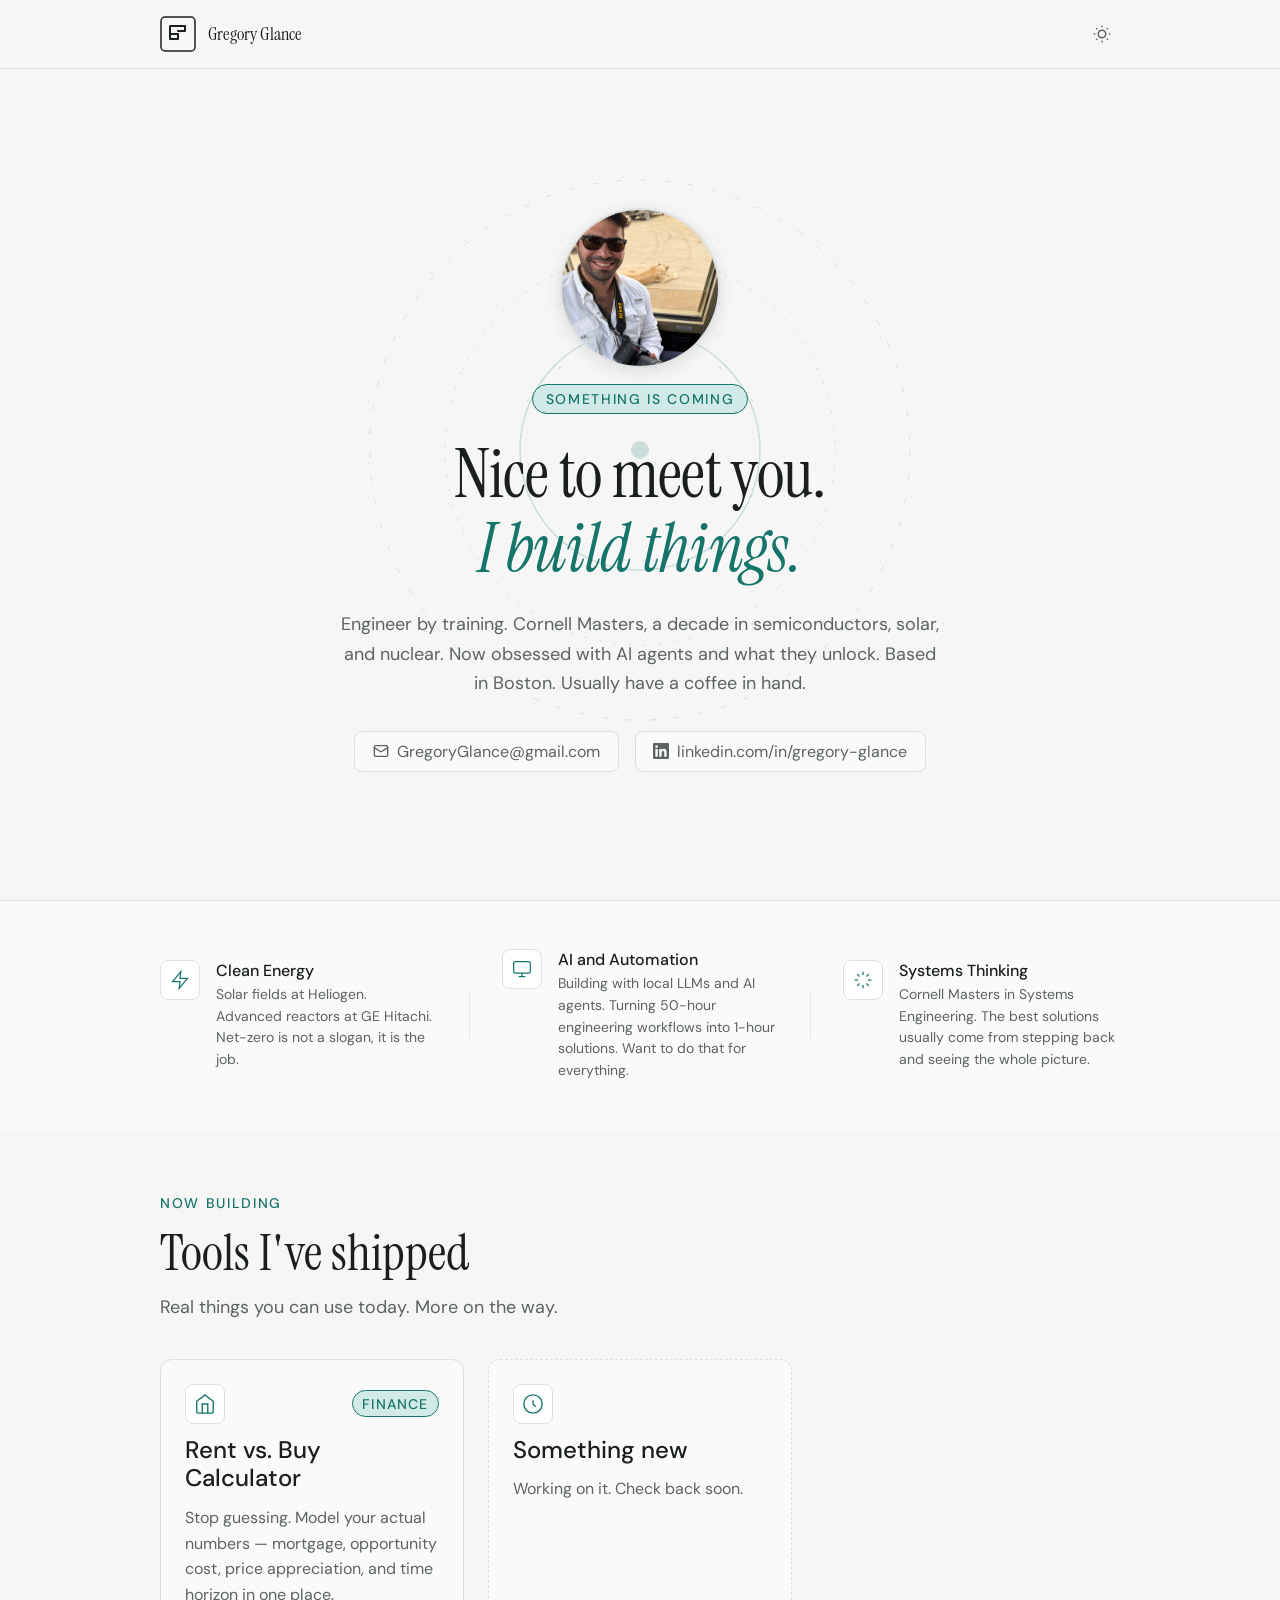
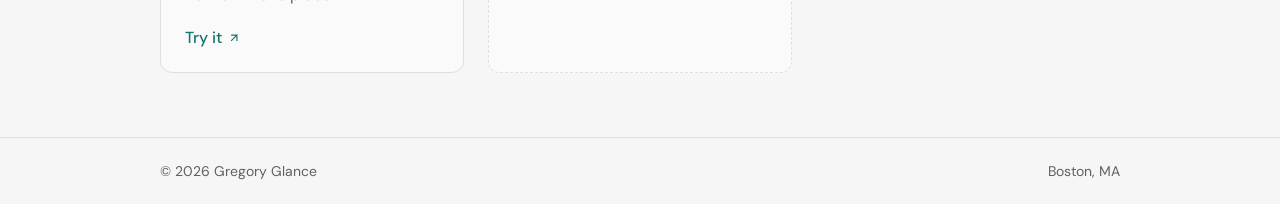
==== index.html @ a34b11b5 "Remove Tools nav link, keep What I'm Building section" ====
<!DOCTYPE html>
<html lang="en" data-theme="dark">
<head>
  <meta charset="UTF-8" />
  <meta name="viewport" content="width=device-width, initial-scale=1.0" />
  <title>Gregory Glance</title>
  <meta name="description" content="Engineer, technologist, and builder. Based in Boston." />
  <meta property="og:title" content="Gregory Glance" />
  <meta property="og:description" content="Engineer, technologist, and builder. Based in Boston." />
  <meta property="og:type" content="website" />
  <link rel="preconnect" href="https://fonts.googleapis.com" />
  <link rel="preconnect" href="https://fonts.gstatic.com" crossorigin />
  <link href="https://fonts.googleapis.com/css2?family=Instrument+Serif:ital@0;1&family=DM+Sans:wght@300;400;500&display=swap" rel="stylesheet" />
  <link rel="stylesheet" href="style.css" />
</head>
<body>

  <!-- OPTION 1: Tools link in the nav -->
  <header class="header">
    <div class="header-inner">
      <a href="/" class="logo" aria-label="Gregory Glance home">
        <svg width="36" height="36" viewBox="0 0 36 36" fill="none" aria-hidden="true" xmlns="http://www.w3.org/2000/svg">
          <rect x="1" y="1" width="34" height="34" rx="4" stroke="currentColor" stroke-width="1.5"/>
          <path d="M10 18h8v5H10V10h15v5h-7" stroke="currentColor" stroke-width="2" stroke-linecap="round" stroke-linejoin="round"/>
        </svg>
        <span class="logo-text">Gregory Glance</span>
      </a>
      <button class="theme-toggle" data-theme-toggle aria-label="Switch to light mode">
        <svg width="18" height="18" viewBox="0 0 24 24" fill="none" stroke="currentColor" stroke-width="2">
          <path d="M21 12.79A9 9 0 1 1 11.21 3 7 7 0 0 0 21 12.79z"/>
        </svg>
      </button>
    </div>
  </header>

  <main>
    <section class="hero">
      <div class="grid-bg" aria-hidden="true"></div>

      <div class="accent-ring" aria-hidden="true">
        <svg viewBox="0 0 400 400" fill="none" xmlns="http://www.w3.org/2000/svg">
          <circle cx="200" cy="200" r="180" stroke="currentColor" stroke-width="0.5" stroke-dasharray="4 12" class="ring ring-1"/>
          <circle cx="200" cy="200" r="130" stroke="currentColor" stroke-width="0.5" stroke-dasharray="2 8" class="ring ring-2"/>
          <circle cx="200" cy="200" r="80" stroke="currentColor" stroke-width="1" class="ring ring-3"/>
          <circle cx="200" cy="200" r="6" fill="currentColor" class="ring-dot"/>
        </svg>
      </div>

      <div class="hero-content">
        <img src="greg_photo.jpg" alt="Gregory Glance on safari, lion in the background" class="hero-photo" />
        <div class="eyebrow">Something is coming</div>
        <h1 class="hero-heading">
          Nice to meet you.<br />
          <em>I build things.</em>
        </h1>
        <p class="hero-sub">
          Engineer by training. Cornell Masters, a decade in semiconductors, solar, and nuclear.
          Now obsessed with AI agents and what they unlock.
          Based in Boston. Usually have a coffee in hand.
        </p>

        <div class="contact-row">
          <a href="mailto:GregoryGlance@gmail.com" class="contact-link">
            <svg width="16" height="16" viewBox="0 0 24 24" fill="none" stroke="currentColor" stroke-width="2" stroke-linecap="round" stroke-linejoin="round" aria-hidden="true"><rect x="2" y="4" width="20" height="16" rx="2"/><path d="m22 7-8.97 5.7a1.94 1.94 0 0 1-2.06 0L2 7"/></svg>
            GregoryGlance@gmail.com
          </a>
          <a href="https://www.linkedin.com/in/gregory-glance/" class="contact-link" target="_blank" rel="noopener noreferrer">
            <svg width="16" height="16" viewBox="0 0 24 24" fill="currentColor" aria-hidden="true"><path d="M20.447 20.452h-3.554v-5.569c0-1.328-.027-3.037-1.852-3.037-1.853 0-2.136 1.445-2.136 2.939v5.667H9.351V9h3.414v1.561h.046c.477-.9 1.637-1.85 3.37-1.85 3.601 0 4.267 2.37 4.267 5.455v6.286zM5.337 7.433a2.062 2.062 0 0 1-2.063-2.065 2.064 2.064 0 1 1 2.063 2.065zm1.782 13.019H3.555V9h3.564v11.452zM22.225 0H1.771C.792 0 0 .774 0 1.729v20.542C0 23.227.792 24 1.771 24h20.451C23.2 24 24 23.227 24 22.271V1.729C24 .774 23.2 0 22.222 0h.003z"/></svg>
            linkedin.com/in/gregory-glance
          </a>
        </div>
      </div>

    </section>

    <section class="about-strip">
      <div class="strip-inner">
        <div class="strip-item">
          <span class="strip-icon" aria-hidden="true">
            <svg width="20" height="20" viewBox="0 0 24 24" fill="none" stroke="currentColor" stroke-width="1.5"><path d="M13 2L3 14h9l-1 8 10-12h-9l1-8z"/></svg>
          </span>
          <div>
            <div class="strip-label">Clean Energy</div>
            <div class="strip-desc">Solar fields at Heliogen. Advanced reactors at GE Hitachi. Net-zero is not a slogan, it is the job.</div>
          </div>
        </div>
        <div class="strip-divider" aria-hidden="true"></div>
        <div class="strip-item">
          <span class="strip-icon" aria-hidden="true">
            <svg width="20" height="20" viewBox="0 0 24 24" fill="none" stroke="currentColor" stroke-width="1.5"><rect x="2" y="3" width="20" height="14" rx="2"/><path d="M8 21h8M12 17v4"/></svg>
          </span>
          <div>
            <div class="strip-label">AI and Automation</div>
            <div class="strip-desc">Building with local LLMs and AI agents. Turning 50-hour engineering workflows into 1-hour solutions. Want to do that for everything.</div>
          </div>
        </div>
        <div class="strip-divider" aria-hidden="true"></div>
        <div class="strip-item">
          <span class="strip-icon" aria-hidden="true">
            <svg width="20" height="20" viewBox="0 0 24 24" fill="none" stroke="currentColor" stroke-width="1.5"><path d="M12 2v4M12 18v4M4.93 4.93l2.83 2.83M16.24 16.24l2.83 2.83M2 12h4M18 12h4M4.93 19.07l2.83-2.83M16.24 7.76l2.83-2.83"/></svg>
          </span>
          <div>
            <div class="strip-label">Systems Thinking</div>
            <div class="strip-desc">Cornell Masters in Systems Engineering. The best solutions usually come from stepping back and seeing the whole picture.</div>
          </div>
        </div>
      </div>
    </section>

    <!-- OPTION 3: What I'm Building section -->
    <section class="building-section">
      <div class="building-inner">
        <div class="building-header">
          <div class="section-eyebrow">Now Building</div>
          <h2 class="section-heading">Tools I've shipped</h2>
          <p class="section-sub">Real things you can use today. More on the way.</p>
        </div>
        <div class="tools-grid">
          <a href="https://tools.gregoryglance.com/tools/rentvsbuycalc/#/" class="tool-card" target="_blank" rel="noopener noreferrer">
            <div class="tool-card-header">
              <span class="tool-icon" aria-hidden="true">
                <svg width="22" height="22" viewBox="0 0 24 24" fill="none" stroke="currentColor" stroke-width="1.5"><path d="M3 9l9-7 9 7v11a2 2 0 0 1-2 2H5a2 2 0 0 1-2-2z"/><polyline points="9 22 9 12 15 12 15 22"/></svg>
              </span>
              <span class="tool-tag">Finance</span>
            </div>
            <div class="tool-name">Rent vs. Buy Calculator</div>
            <div class="tool-desc">Stop guessing. Model your actual numbers — mortgage, opportunity cost, price appreciation, and time horizon in one place.</div>
            <div class="tool-cta">
              Try it
              <svg width="14" height="14" viewBox="0 0 24 24" fill="none" stroke="currentColor" stroke-width="2" aria-hidden="true"><path d="M7 17L17 7M7 7h10v10"/></svg>
            </div>
          </a>

          <!-- Placeholder card for next tool -->
          <div class="tool-card tool-card--placeholder">
            <div class="tool-card-header">
              <span class="tool-icon" aria-hidden="true">
                <svg width="22" height="22" viewBox="0 0 24 24" fill="none" stroke="currentColor" stroke-width="1.5"><circle cx="12" cy="12" r="10"/><path d="M12 8v4l3 3"/></svg>
              </span>
            </div>
            <div class="tool-name">Something new</div>
            <div class="tool-desc">Working on it. Check back soon.</div>
          </div>
        </div>
      </div>
    </section>

  </main>

  <footer class="footer">
    <div class="footer-inner">
      <span class="footer-copy">&copy; 2026 Gregory Glance</span>
      <span class="footer-loc">Boston, MA</span>
    </div>
  </footer>

  <script>
    (function () {
      const toggle = document.querySelector('[data-theme-toggle]');
      const root = document.documentElement;
      let theme = matchMedia('(prefers-color-scheme: dark)').matches ? 'dark' : 'light';
      root.setAttribute('data-theme', theme);
      updateToggleIcon(theme);

      toggle && toggle.addEventListener('click', () => {
        theme = theme === 'dark' ? 'light' : 'dark';
        root.setAttribute('data-theme', theme);
        toggle.setAttribute('aria-label', 'Switch to ' + (theme === 'dark' ? 'light' : 'dark') + ' mode');
        updateToggleIcon(theme);
      });

      function updateToggleIcon(t) {
        if (!toggle) return;
        toggle.innerHTML = t === 'dark'
          ? '<svg width="18" height="18" viewBox="0 0 24 24" fill="none" stroke="currentColor" stroke-width="2"><path d="M21 12.79A9 9 0 1 1 11.21 3 7 7 0 0 0 21 12.79z"/></svg>'
          : '<svg width="18" height="18" viewBox="0 0 24 24" fill="none" stroke="currentColor" stroke-width="2"><circle cx="12" cy="12" r="5"/><path d="M12 1v2M12 21v2M4.22 4.22l1.42 1.42M18.36 18.36l1.42 1.42M1 12h2M21 12h2M4.22 19.78l1.42-1.42M18.36 5.64l1.42-1.42"/></svg>';
      }
    })();

    document.addEventListener('DOMContentLoaded', () => {
      const items = document.querySelectorAll('.hero-content > *, .strip-item, .tool-card');
      items.forEach((el, i) => {
        el.style.opacity = '0';
        el.style.transform = 'translateY(18px)';
        el.style.transition = `opacity 0.7s cubic-bezier(0.16,1,0.3,1) ${i * 0.08}s, transform 0.7s cubic-bezier(0.16,1,0.3,1) ${i * 0.08}s`;
        requestAnimationFrame(() => {
          el.style.opacity = '1';
          el.style.transform = 'translateY(0)';
        });
      });
    });
  </script>
</body>
</html>
---- style.css ----
/* =====================================================
   GREGORY GLANCE — Coming Soon
   Dark-first, engineering-minimal aesthetic
   ===================================================== */

/* === TOKENS === */
:root,
[data-theme='dark'] {
  --color-bg: #0e0f0f;
  --color-surface: #131515;
  --color-surface-2: #181a1a;
  --color-border: #252828;
  --color-divider: #1f2222;
  --color-text: #d6d8d7;
  --color-text-muted: #6b706f;
  --color-text-faint: #353b3a;
  --color-primary: #4fa89a;
  --color-primary-hover: #3a8f83;
  --color-primary-highlight: #1e3532;

  --font-display: 'Instrument Serif', Georgia, serif;
  --font-body: 'DM Sans', system-ui, sans-serif;

  --text-xs:   clamp(0.75rem,  0.7rem  + 0.25vw, 0.875rem);
  --text-sm:   clamp(0.875rem, 0.8rem  + 0.35vw, 1rem);
  --text-base: clamp(1rem,     0.95rem + 0.25vw, 1.125rem);
  --text-lg:   clamp(1.125rem, 1rem    + 0.75vw, 1.5rem);
  --text-xl:   clamp(1.5rem,   1.2rem  + 1.25vw, 2.25rem);
  --text-2xl:  clamp(2rem,     1.2rem  + 2.5vw,  3.5rem);
  --text-3xl:  clamp(2.5rem,   1rem    + 4vw,    5rem);

  --space-2:  0.5rem;
  --space-3:  0.75rem;
  --space-4:  1rem;
  --space-6:  1.5rem;
  --space-8:  2rem;
  --space-10: 2.5rem;
  --space-12: 3rem;
  --space-16: 4rem;
  --space-20: 5rem;
  --space-24: 6rem;

  --radius-sm: 0.375rem;
  --radius-md: 0.5rem;
  --radius-lg: 0.75rem;

  --transition: 180ms cubic-bezier(0.16, 1, 0.3, 1);

  --shadow-sm: 0 1px 3px oklch(0 0 0 / 0.3);
  --shadow-md: 0 4px 16px oklch(0 0 0 / 0.4);

  --content-default: 960px;
}

[data-theme='light'] {
  --color-bg: #f5f6f5;
  --color-surface: #f9faf9;
  --color-surface-2: #ffffff;
  --color-border: #dde0de;
  --color-divider: #e5e8e6;
  --color-text: #1a1f1e;
  --color-text-muted: #5c6361;
  --color-text-faint: #b8bebb;
  --color-primary: #16756a;
  --color-primary-hover: #0e5a50;
  --color-primary-highlight: #d2eae7;

  --shadow-sm: 0 1px 3px oklch(0.2 0.01 165 / 0.08);
  --shadow-md: 0 4px 16px oklch(0.2 0.01 165 / 0.1);
}

/* === RESET === */
*, *::before, *::after { box-sizing: border-box; margin: 0; padding: 0; }
html {
  scroll-behavior: smooth;
  -webkit-font-smoothing: antialiased;
  -moz-osx-font-smoothing: grayscale;
  text-rendering: optimizeLegibility;
}
body {
  min-height: 100dvh;
  display: flex;
  flex-direction: column;
  font-family: var(--font-body);
  font-size: var(--text-base);
  color: var(--color-text);
  background: var(--color-bg);
  transition: background var(--transition), color var(--transition);
}
img, svg { display: block; max-width: 100%; }
button { cursor: pointer; background: none; border: none; font: inherit; color: inherit; }

/* === HEADER === */
.header {
  position: fixed;
  top: 0; left: 0; right: 0;
  z-index: 50;
  padding: var(--space-4) var(--space-6);
  border-bottom: 1px solid var(--color-border);
  background: color-mix(in oklab, var(--color-bg) 85%, transparent);
  backdrop-filter: blur(14px);
  -webkit-backdrop-filter: blur(14px);
  transition: background var(--transition), border-color var(--transition);
}
.header-inner {
  max-width: var(--content-default);
  margin: 0 auto;
  display: flex;
  align-items: center;
  justify-content: space-between;
}
.logo {
  display: flex;
  align-items: center;
  gap: var(--space-3);
  text-decoration: none;
  color: var(--color-text);
  transition: color var(--transition), opacity var(--transition);
}
.logo:hover { opacity: 0.75; }
.logo-text {
  font-family: var(--font-display);
  font-size: var(--text-base);
  letter-spacing: 0.01em;
}
/* Nav links */
.header-nav {
  display: flex;
  align-items: center;
  gap: var(--space-4);
}
.nav-link {
  display: inline-flex;
  align-items: center;
  gap: 0.3em;
  font-size: var(--text-sm);
  font-weight: 500;
  color: var(--color-text-muted);
  text-decoration: none;
  transition: color var(--transition);
}
.nav-link:hover {
  color: var(--color-primary);
}

.theme-toggle {
  display: flex;
  align-items: center;
  justify-content: center;
  width: 36px; height: 36px;
  border-radius: var(--radius-md);
  color: var(--color-text-muted);
  transition: color var(--transition), background var(--transition);
}
.theme-toggle:hover {
  color: var(--color-text);
  background: var(--color-surface-2);
}

/* === HERO === */
.hero {
  position: relative;
  min-height: 100dvh;
  display: flex;
  align-items: center;
  justify-content: center;
  overflow: hidden;
  padding-top: 80px; /* header offset */
}

/* Subtle dot grid background */
.grid-bg {
  position: absolute;
  inset: 0;
  background-image: radial-gradient(circle, var(--color-text-faint) 1px, transparent 1px);
  background-size: 32px 32px;
  opacity: 0.35;
  pointer-events: none;
}

/* Animated ring system — centered */
.accent-ring {
  position: absolute;
  inset: 0;
  display: flex;
  align-items: center;
  justify-content: center;
  pointer-events: none;
  color: var(--color-primary);
  opacity: 0.18;
}
.accent-ring svg {
  width: clamp(320px, 60vw, 600px);
  height: clamp(320px, 60vw, 600px);
}
.ring-1 { animation: spin 80s linear infinite; }
.ring-2 { animation: spin 50s linear infinite reverse; }
.ring-3 { animation: spin 30s linear infinite; }
.ring-dot { animation: pulse 4s ease-in-out infinite; }

@keyframes spin {
  from { transform-origin: 200px 200px; transform: rotate(0deg); }
  to   { transform-origin: 200px 200px; transform: rotate(360deg); }
}
@keyframes pulse {
  0%, 100% { opacity: 1; r: 6; }
  50% { opacity: 0.4; r: 4; }
}

/* Hero photo */
.hero-photo {
  width: 160px;
  height: 160px;
  border-radius: 50%;
  object-fit: cover;
  object-position: center top;
  border: 2px solid var(--color-border);
  box-shadow: var(--shadow-md);
  margin-bottom: calc(var(--space-2) * -1);
}

/* Hero content */
.hero-content {
  position: relative;
  z-index: 2;
  text-align: center;
  padding: var(--space-8) var(--space-6);
  max-width: 680px;
  display: flex;
  flex-direction: column;
  align-items: center;
  gap: var(--space-6);
}

.eyebrow {
  font-family: var(--font-body);
  font-size: var(--text-xs);
  font-weight: 500;
  letter-spacing: 0.12em;
  text-transform: uppercase;
  color: var(--color-primary);
  background: var(--color-primary-highlight);
  padding: 0.35em 0.9em;
  border-radius: var(--radius-full, 9999px);
  border: 1px solid var(--color-primary);
  transition: background var(--transition);
}

.hero-heading {
  font-family: var(--font-display);
  font-size: var(--text-3xl);
  font-weight: 400;
  line-height: 1.1;
  color: var(--color-text);
  letter-spacing: -0.01em;
}
.hero-heading em {
  font-style: italic;
  color: var(--color-primary);
}

.hero-sub {
  font-size: var(--text-base);
  color: var(--color-text-muted);
  line-height: 1.65;
  max-width: 50ch;
}

/* Contact links */
.contact-row {
  display: flex;
  flex-wrap: wrap;
  gap: var(--space-4);
  justify-content: center;
  margin-top: var(--space-2);
}
.contact-link {
  display: inline-flex;
  align-items: center;
  gap: var(--space-2);
  font-size: var(--text-sm);
  color: var(--color-text-muted);
  text-decoration: none;
  padding: 0.55em 1.1em;
  border: 1px solid var(--color-border);
  border-radius: var(--radius-md);
  background: var(--color-surface);
  transition: color var(--transition), border-color var(--transition), background var(--transition);
}
.contact-link:hover {
  color: var(--color-primary);
  border-color: var(--color-primary);
  background: var(--color-primary-highlight);
}



/* === ABOUT STRIP === */
.about-strip {
  border-top: 1px solid var(--color-border);
  padding: var(--space-12) var(--space-6);
  background: var(--color-surface);
  transition: background var(--transition), border-color var(--transition);
}
.strip-inner {
  max-width: var(--content-default);
  margin: 0 auto;
  display: flex;
  flex-wrap: wrap;
  gap: var(--space-8);
  align-items: center;
  justify-content: center;
}
.strip-item {
  display: flex;
  align-items: flex-start;
  gap: var(--space-4);
  flex: 1 1 220px;
  max-width: 280px;
}
.strip-icon {
  display: flex;
  align-items: center;
  justify-content: center;
  width: 40px; height: 40px;
  border-radius: var(--radius-md);
  border: 1px solid var(--color-border);
  background: var(--color-surface-2);
  color: var(--color-primary);
  flex-shrink: 0;
}
.strip-label {
  font-size: var(--text-sm);
  font-weight: 500;
  color: var(--color-text);
  margin-bottom: 0.2em;
}
.strip-desc {
  font-size: var(--text-xs);
  color: var(--color-text-muted);
  line-height: 1.55;
}
.strip-divider {
  width: 1px;
  height: 48px;
  background: var(--color-divider);
  flex-shrink: 0;
}
@media (max-width: 600px) {
  .strip-divider { display: none; }
  .strip-item { max-width: 100%; flex-basis: 100%; }
}

/* === BUILDING SECTION === */
.building-section {
  padding: var(--space-16) var(--space-6);
  background: var(--color-bg);
  transition: background var(--transition);
}
.building-inner {
  max-width: var(--content-default);
  margin: 0 auto;
}
.building-header {
  margin-bottom: var(--space-10);
}
.section-eyebrow {
  font-size: var(--text-xs);
  font-weight: 500;
  letter-spacing: 0.12em;
  text-transform: uppercase;
  color: var(--color-primary);
  margin-bottom: var(--space-3);
}
.section-heading {
  font-family: var(--font-display);
  font-size: var(--text-2xl);
  font-weight: 400;
  color: var(--color-text);
  margin-bottom: var(--space-3);
  line-height: 1.15;
}
.section-sub {
  font-size: var(--text-base);
  color: var(--color-text-muted);
}

/* Tools grid */
.tools-grid {
  display: grid;
  grid-template-columns: repeat(auto-fill, minmax(280px, 1fr));
  gap: var(--space-6);
}
.tool-card {
  display: flex;
  flex-direction: column;
  gap: var(--space-3);
  padding: var(--space-6);
  border: 1px solid var(--color-border);
  border-radius: var(--radius-lg);
  background: var(--color-surface);
  text-decoration: none;
  color: var(--color-text);
  transition: border-color var(--transition), background var(--transition), transform var(--transition);
}
a.tool-card:hover {
  border-color: var(--color-primary);
  background: var(--color-surface-2);
  transform: translateY(-2px);
}
.tool-card--placeholder {
  opacity: 0.45;
  cursor: default;
  border-style: dashed;
}
.tool-card-header {
  display: flex;
  align-items: center;
  justify-content: space-between;
}
.tool-icon {
  display: flex;
  align-items: center;
  justify-content: center;
  width: 40px; height: 40px;
  border-radius: var(--radius-md);
  border: 1px solid var(--color-border);
  background: var(--color-surface-2);
  color: var(--color-primary);
  flex-shrink: 0;
}
.tool-tag {
  font-size: var(--text-xs);
  font-weight: 500;
  letter-spacing: 0.08em;
  text-transform: uppercase;
  color: var(--color-primary);
  background: var(--color-primary-highlight);
  padding: 0.25em 0.7em;
  border-radius: 9999px;
  border: 1px solid var(--color-primary);
}
.tool-name {
  font-size: var(--text-lg);
  font-weight: 500;
  color: var(--color-text);
  line-height: 1.2;
}
.tool-desc {
  font-size: var(--text-sm);
  color: var(--color-text-muted);
  line-height: 1.6;
  flex: 1;
}
.tool-cta {
  display: inline-flex;
  align-items: center;
  gap: 0.3em;
  font-size: var(--text-sm);
  font-weight: 500;
  color: var(--color-primary);
  margin-top: var(--space-2);
}

/* === FOOTER === */
.footer {
  margin-top: auto;
  border-top: 1px solid var(--color-border);
  padding: var(--space-6);
  transition: border-color var(--transition);
}
.footer-inner {
  max-width: var(--content-default);
  margin: 0 auto;
  display: flex;
  justify-content: space-between;
  align-items: center;
  flex-wrap: wrap;
  gap: var(--space-4);
  font-size: var(--text-xs);
  color: var(--color-text-muted);
}

/* Responsive */
.break-md { display: none; }
@media (min-width: 640px) { .break-md { display: inline; } }

@media (max-width: 480px) {
  .logo-text { display: none; }
  .contact-row { flex-direction: column; align-items: center; }
}

/* Reduced motion */
@media (prefers-reduced-motion: reduce) {
  *, *::before, *::after {
    animation-duration: 0.01ms !important;
    transition-duration: 0.01ms !important;
  }
}
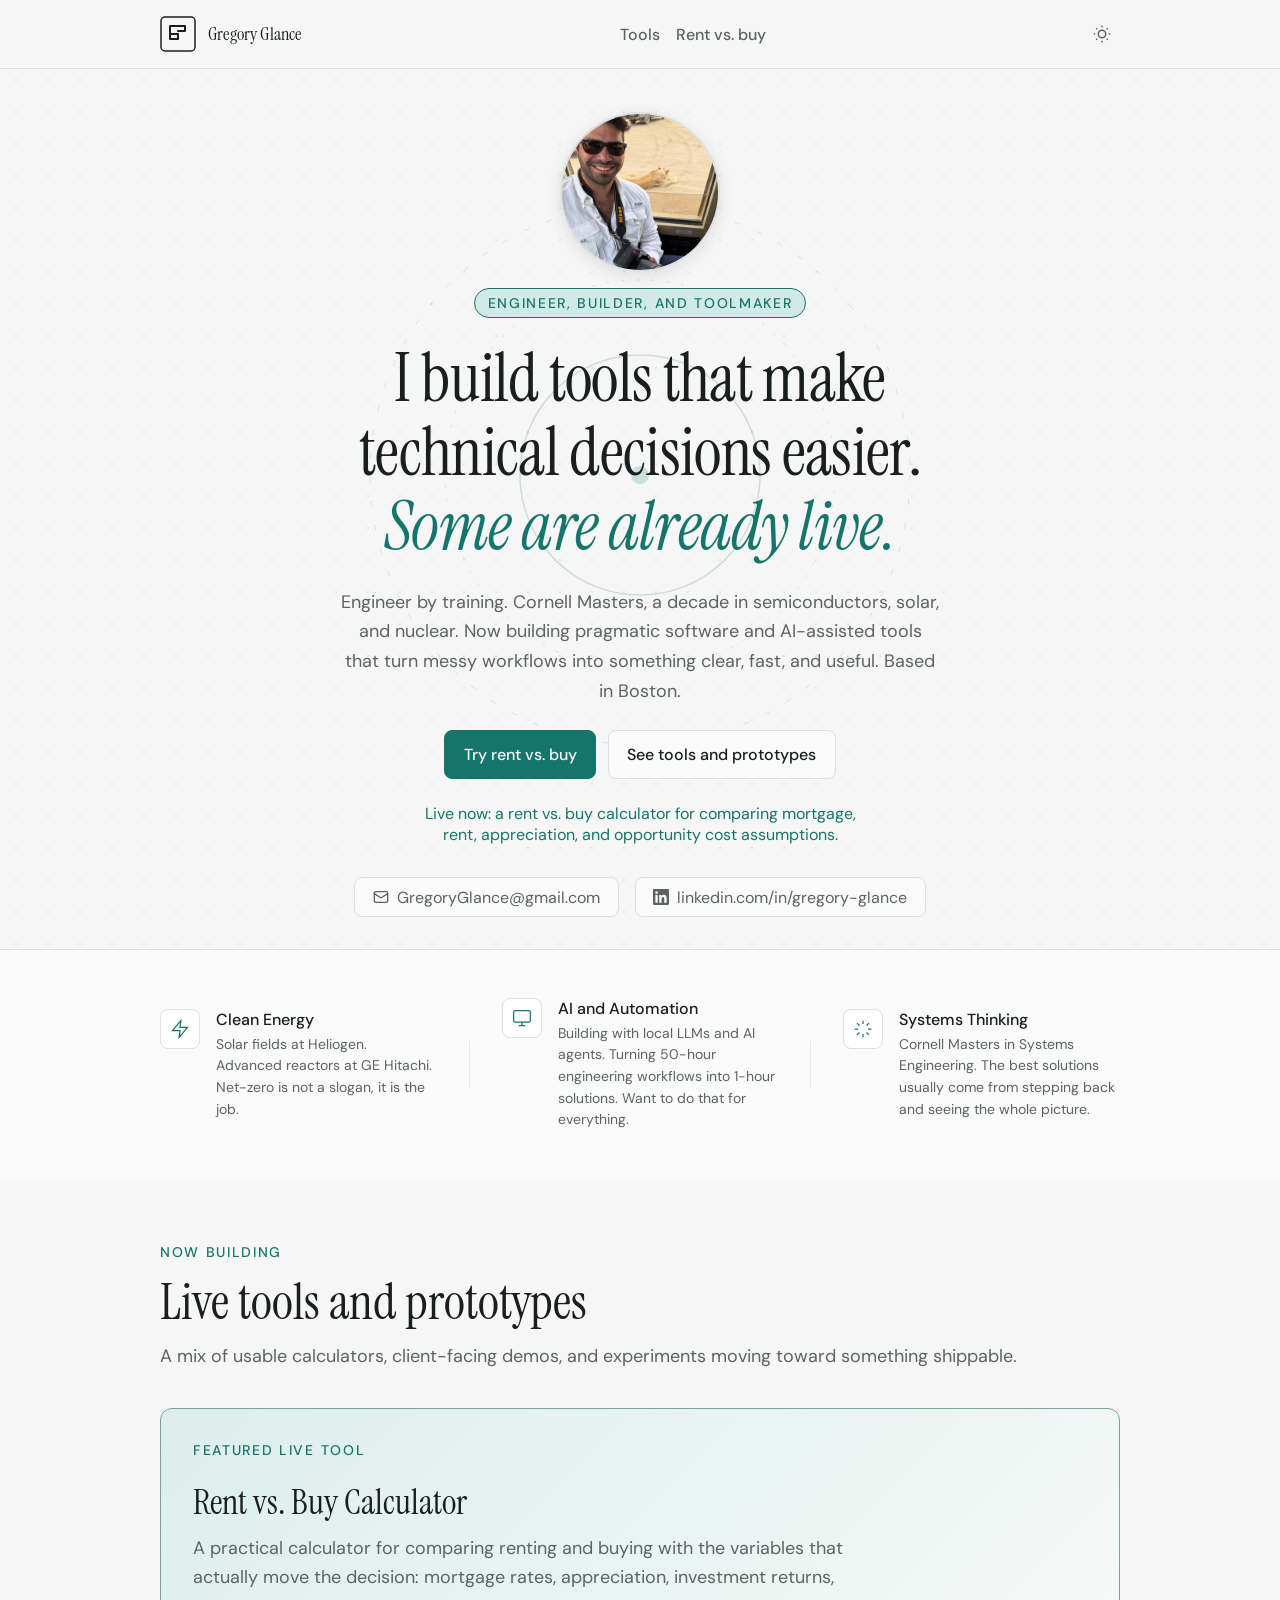
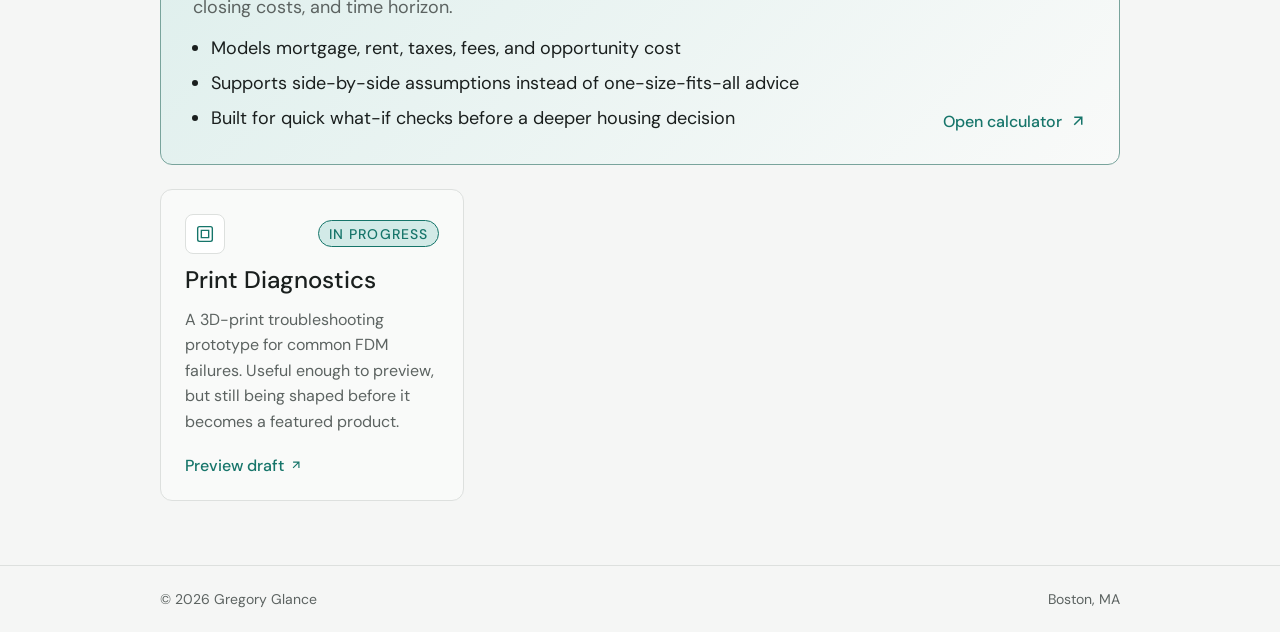
==== commit 14b52322: "Initial website-only public snapshot" ====
--- a/index.html
+++ b/index.html
@@ -4,9 +4,9 @@
   <meta charset="UTF-8" />
   <meta name="viewport" content="width=device-width, initial-scale=1.0" />
   <title>Gregory Glance</title>
-  <meta name="description" content="Engineer, technologist, and builder. Based in Boston." />
+  <meta name="description" content="Engineer, builder, and toolmaker. Explore Gregory Glance's live tools, prototypes, and pragmatic software experiments." />
   <meta property="og:title" content="Gregory Glance" />
-  <meta property="og:description" content="Engineer, technologist, and builder. Based in Boston." />
+  <meta property="og:description" content="Engineer, builder, and toolmaker. Explore live tools, prototypes, and pragmatic software experiments." />
   <meta property="og:type" content="website" />
   <link rel="preconnect" href="https://fonts.googleapis.com" />
   <link rel="preconnect" href="https://fonts.gstatic.com" crossorigin />
@@ -25,6 +25,10 @@
         </svg>
         <span class="logo-text">Gregory Glance</span>
       </a>
+      <nav class="header-nav" aria-label="Primary">
+        <a href="#tools" class="nav-link">Tools</a>
+        <a href="https://tools.gregoryglance.com/tools/rentvsbuycalc/#/" class="nav-link">Rent vs. buy</a>
+      </nav>
       <button class="theme-toggle" data-theme-toggle aria-label="Switch to light mode">
         <svg width="18" height="18" viewBox="0 0 24 24" fill="none" stroke="currentColor" stroke-width="2">
           <path d="M21 12.79A9 9 0 1 1 11.21 3 7 7 0 0 0 21 12.79z"/>
@@ -48,16 +52,21 @@
 
       <div class="hero-content">
         <img src="greg_photo.jpg" alt="Gregory Glance on safari, lion in the background" class="hero-photo" />
-        <div class="eyebrow">Something is coming</div>
+        <div class="eyebrow">Engineer, builder, and toolmaker</div>
         <h1 class="hero-heading">
-          Nice to meet you.<br />
-          <em>I build things.</em>
+          I build tools that make technical decisions easier.<br />
+          <em>Some are already live.</em>
         </h1>
         <p class="hero-sub">
           Engineer by training. Cornell Masters, a decade in semiconductors, solar, and nuclear.
-          Now obsessed with AI agents and what they unlock.
-          Based in Boston. Usually have a coffee in hand.
+          Now building pragmatic software and AI-assisted tools that turn messy workflows into something clear, fast, and useful.
+          Based in Boston.
         </p>
+        <div class="hero-actions">
+          <a href="https://tools.gregoryglance.com/tools/rentvsbuycalc/#/" class="hero-button hero-button-primary">Try rent vs. buy</a>
+          <a href="#tools" class="hero-button hero-button-secondary">See tools and prototypes</a>
+        </div>
+        <p class="hero-note">Live now: a rent vs. buy calculator for comparing mortgage, rent, appreciation, and opportunity cost assumptions.</p>
 
         <div class="contact-row">
           <a href="mailto:GregoryGlance@gmail.com" class="contact-link">
@@ -108,39 +117,44 @@
     </section>
 
     <!-- OPTION 3: What I'm Building section -->
-    <section class="building-section">
+    <section class="building-section" id="tools">
       <div class="building-inner">
         <div class="building-header">
           <div class="section-eyebrow">Now Building</div>
-          <h2 class="section-heading">Tools I've shipped</h2>
-          <p class="section-sub">Real things you can use today. More on the way.</p>
-        </div>
+          <h2 class="section-heading">Live tools and prototypes</h2>
+          <p class="section-sub">A mix of usable calculators, client-facing demos, and experiments moving toward something shippable.</p>
+        </div>
+        <a href="https://tools.gregoryglance.com/tools/rentvsbuycalc/#/" class="featured-tool-card">
+          <div class="featured-tool-copy">
+            <div class="section-eyebrow">Featured live tool</div>
+            <h3 class="featured-tool-title">Rent vs. Buy Calculator</h3>
+            <p class="featured-tool-desc">A practical calculator for comparing renting and buying with the variables that actually move the decision: mortgage rates, appreciation, investment returns, closing costs, and time horizon.</p>
+            <ul class="featured-tool-list">
+              <li>Models mortgage, rent, taxes, fees, and opportunity cost</li>
+              <li>Supports side-by-side assumptions instead of one-size-fits-all advice</li>
+              <li>Built for quick what-if checks before a deeper housing decision</li>
+            </ul>
+          </div>
+          <div class="featured-tool-cta">
+            <span>Open calculator</span>
+            <svg width="18" height="18" viewBox="0 0 24 24" fill="none" stroke="currentColor" stroke-width="2" aria-hidden="true"><path d="M7 17L17 7M7 7h10v10"/></svg>
+          </div>
+        </a>
         <div class="tools-grid">
-          <a href="https://tools.gregoryglance.com/tools/rentvsbuycalc/#/" class="tool-card" target="_blank" rel="noopener noreferrer">
+          <a href="https://tools.gregoryglance.com/tools/print-diagnostics/" class="tool-card">
             <div class="tool-card-header">
               <span class="tool-icon" aria-hidden="true">
-                <svg width="22" height="22" viewBox="0 0 24 24" fill="none" stroke="currentColor" stroke-width="1.5"><path d="M3 9l9-7 9 7v11a2 2 0 0 1-2 2H5a2 2 0 0 1-2-2z"/><polyline points="9 22 9 12 15 12 15 22"/></svg>
+                <svg width="22" height="22" viewBox="0 0 24 24" fill="none" stroke="currentColor" stroke-width="1.5"><rect x="4" y="4" width="16" height="16" rx="2"/><path d="M8 8h8v8H8z"/></svg>
               </span>
-              <span class="tool-tag">Finance</span>
+              <span class="tool-tag">In progress</span>
             </div>
-            <div class="tool-name">Rent vs. Buy Calculator</div>
-            <div class="tool-desc">Stop guessing. Model your actual numbers — mortgage, opportunity cost, price appreciation, and time horizon in one place.</div>
+            <div class="tool-name">Print Diagnostics</div>
+            <div class="tool-desc">A 3D-print troubleshooting prototype for common FDM failures. Useful enough to preview, but still being shaped before it becomes a featured product.</div>
             <div class="tool-cta">
-              Try it
+              Preview draft
               <svg width="14" height="14" viewBox="0 0 24 24" fill="none" stroke="currentColor" stroke-width="2" aria-hidden="true"><path d="M7 17L17 7M7 7h10v10"/></svg>
             </div>
           </a>
-
-          <!-- Placeholder card for next tool -->
-          <div class="tool-card tool-card--placeholder">
-            <div class="tool-card-header">
-              <span class="tool-icon" aria-hidden="true">
-                <svg width="22" height="22" viewBox="0 0 24 24" fill="none" stroke="currentColor" stroke-width="1.5"><circle cx="12" cy="12" r="10"/><path d="M12 8v4l3 3"/></svg>
-              </span>
-            </div>
-            <div class="tool-name">Something new</div>
-            <div class="tool-desc">Working on it. Check back soon.</div>
-          </div>
         </div>
       </div>
     </section>
@@ -178,7 +192,7 @@
     })();
 
     document.addEventListener('DOMContentLoaded', () => {
-      const items = document.querySelectorAll('.hero-content > *, .strip-item, .tool-card');
+      const items = document.querySelectorAll('.hero-content > *, .strip-item, .featured-tool-card, .tool-card');
       items.forEach((el, i) => {
         el.style.opacity = '0';
         el.style.transform = 'translateY(18px)';
--- a/style.css
+++ b/style.css
@@ -266,6 +266,58 @@
   max-width: 50ch;
 }
 
+.hero-actions {
+  display: flex;
+  flex-wrap: wrap;
+  justify-content: center;
+  gap: var(--space-3);
+}
+
+.hero-button {
+  display: inline-flex;
+  align-items: center;
+  justify-content: center;
+  min-height: 48px;
+  padding: 0.8rem 1.15rem;
+  border-radius: var(--radius-md);
+  border: 1px solid var(--color-border);
+  text-decoration: none;
+  font-size: var(--text-sm);
+  font-weight: 500;
+  transition: background var(--transition), border-color var(--transition), color var(--transition), transform var(--transition);
+}
+
+.hero-button:hover {
+  transform: translateY(-1px);
+}
+
+.hero-button-primary {
+  background: var(--color-primary);
+  border-color: var(--color-primary);
+  color: #f7fbfa;
+}
+
+.hero-button-primary:hover {
+  background: var(--color-primary-hover);
+  border-color: var(--color-primary-hover);
+}
+
+.hero-button-secondary {
+  background: var(--color-surface);
+  color: var(--color-text);
+}
+
+.hero-button-secondary:hover {
+  border-color: var(--color-primary);
+  color: var(--color-primary);
+}
+
+.hero-note {
+  max-width: 42ch;
+  font-size: var(--text-sm);
+  color: var(--color-primary);
+}
+
 /* Contact links */
 .contact-row {
   display: flex;
@@ -383,6 +435,66 @@
 .section-sub {
   font-size: var(--text-base);
   color: var(--color-text-muted);
+}
+
+.featured-tool-card {
+  display: grid;
+  grid-template-columns: minmax(0, 1fr) auto;
+  gap: var(--space-6);
+  align-items: end;
+  padding: var(--space-8);
+  margin-bottom: var(--space-6);
+  border: 1px solid color-mix(in oklab, var(--color-primary) 55%, var(--color-border));
+  border-radius: var(--radius-lg);
+  background: linear-gradient(135deg, color-mix(in oklab, var(--color-primary-highlight) 75%, var(--color-surface) 25%), var(--color-surface));
+  text-decoration: none;
+  color: var(--color-text);
+  transition: border-color var(--transition), transform var(--transition), background var(--transition);
+}
+
+.featured-tool-card:hover {
+  transform: translateY(-2px);
+  border-color: var(--color-primary);
+}
+
+.featured-tool-copy {
+  display: grid;
+  gap: var(--space-3);
+}
+
+.featured-tool-title {
+  font-family: var(--font-display);
+  font-size: var(--text-xl);
+  font-weight: 400;
+  line-height: 1.1;
+}
+
+.featured-tool-desc {
+  max-width: 56ch;
+  font-size: var(--text-base);
+  color: var(--color-text-muted);
+  line-height: 1.65;
+}
+
+.featured-tool-list {
+  display: grid;
+  gap: var(--space-2);
+  padding-left: 1.1rem;
+  color: var(--color-text);
+}
+
+.featured-tool-list li {
+  line-height: 1.5;
+}
+
+.featured-tool-cta {
+  display: inline-flex;
+  align-items: center;
+  gap: 0.45rem;
+  font-size: var(--text-sm);
+  font-weight: 500;
+  color: var(--color-primary);
+  white-space: nowrap;
 }
 
 /* Tools grid */
@@ -485,6 +597,27 @@
 .break-md { display: none; }
 @media (min-width: 640px) { .break-md { display: inline; } }
 
+@media (max-width: 640px) {
+  .header-inner { gap: var(--space-3); }
+  .header-nav { display: none; }
+  .hero-content {
+    gap: var(--space-4);
+    padding-inline: var(--space-4);
+  }
+  .hero-photo {
+    width: 132px;
+    height: 132px;
+  }
+  .hero-actions { width: 100%; }
+  .hero-button { width: 100%; }
+  .featured-tool-card {
+    grid-template-columns: 1fr;
+    align-items: start;
+    padding: var(--space-6);
+  }
+  .featured-tool-cta { white-space: normal; }
+}
+
 @media (max-width: 480px) {
   .logo-text { display: none; }
   .contact-row { flex-direction: column; align-items: center; }
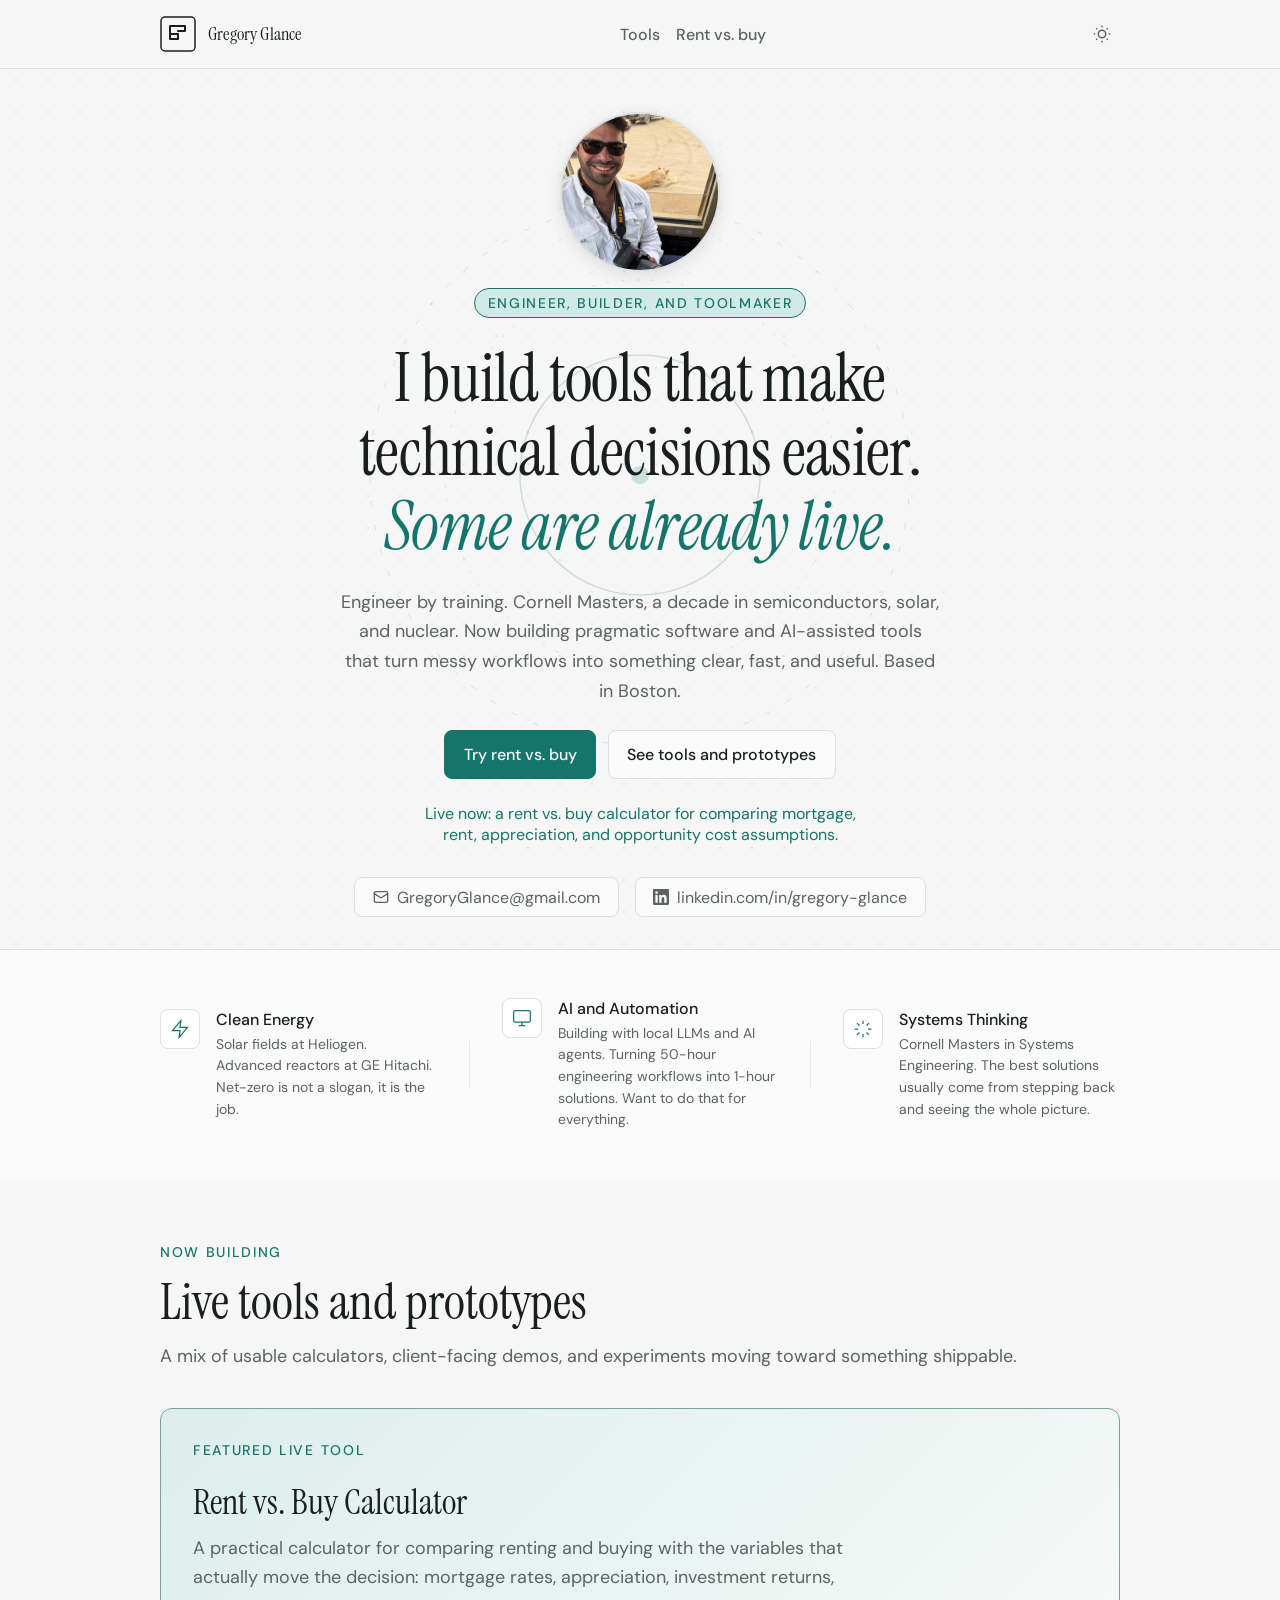
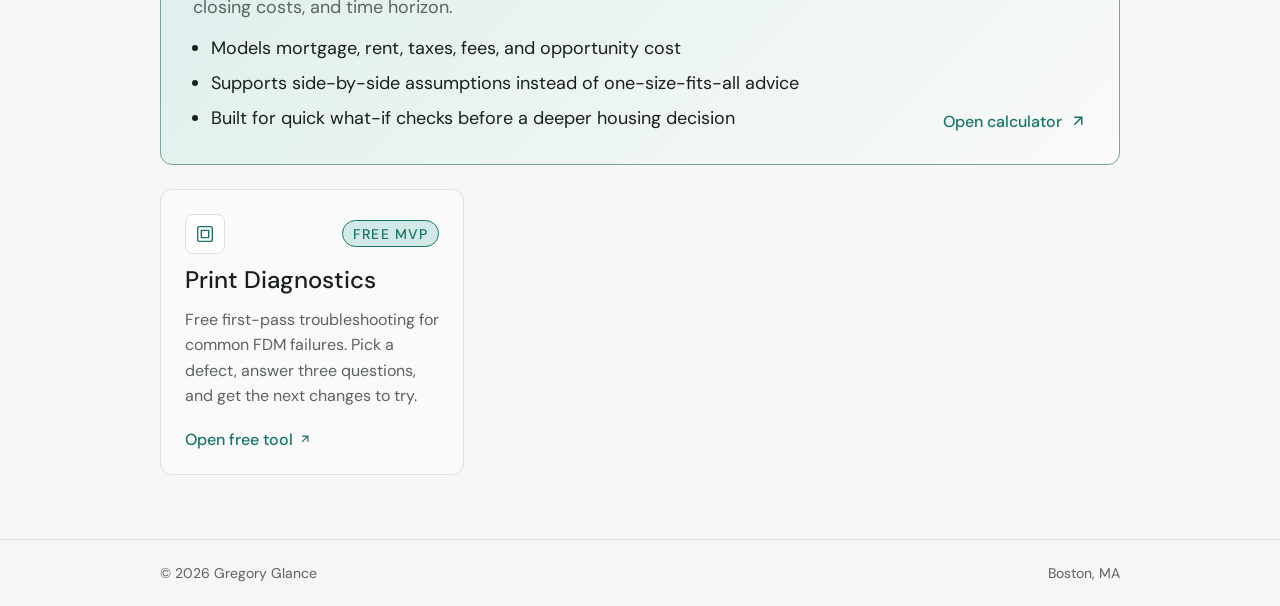
==== commit fa985a81: "Ship free print diagnostics MVP" ====
--- a/index.html
+++ b/index.html
@@ -146,12 +146,12 @@
               <span class="tool-icon" aria-hidden="true">
                 <svg width="22" height="22" viewBox="0 0 24 24" fill="none" stroke="currentColor" stroke-width="1.5"><rect x="4" y="4" width="16" height="16" rx="2"/><path d="M8 8h8v8H8z"/></svg>
               </span>
-              <span class="tool-tag">In progress</span>
+              <span class="tool-tag">Free MVP</span>
             </div>
             <div class="tool-name">Print Diagnostics</div>
-            <div class="tool-desc">A 3D-print troubleshooting prototype for common FDM failures. Useful enough to preview, but still being shaped before it becomes a featured product.</div>
+            <div class="tool-desc">Free first-pass troubleshooting for common FDM failures. Pick a defect, answer three questions, and get the next changes to try.</div>
             <div class="tool-cta">
-              Preview draft
+              Open free tool
               <svg width="14" height="14" viewBox="0 0 24 24" fill="none" stroke="currentColor" stroke-width="2" aria-hidden="true"><path d="M7 17L17 7M7 7h10v10"/></svg>
             </div>
           </a>
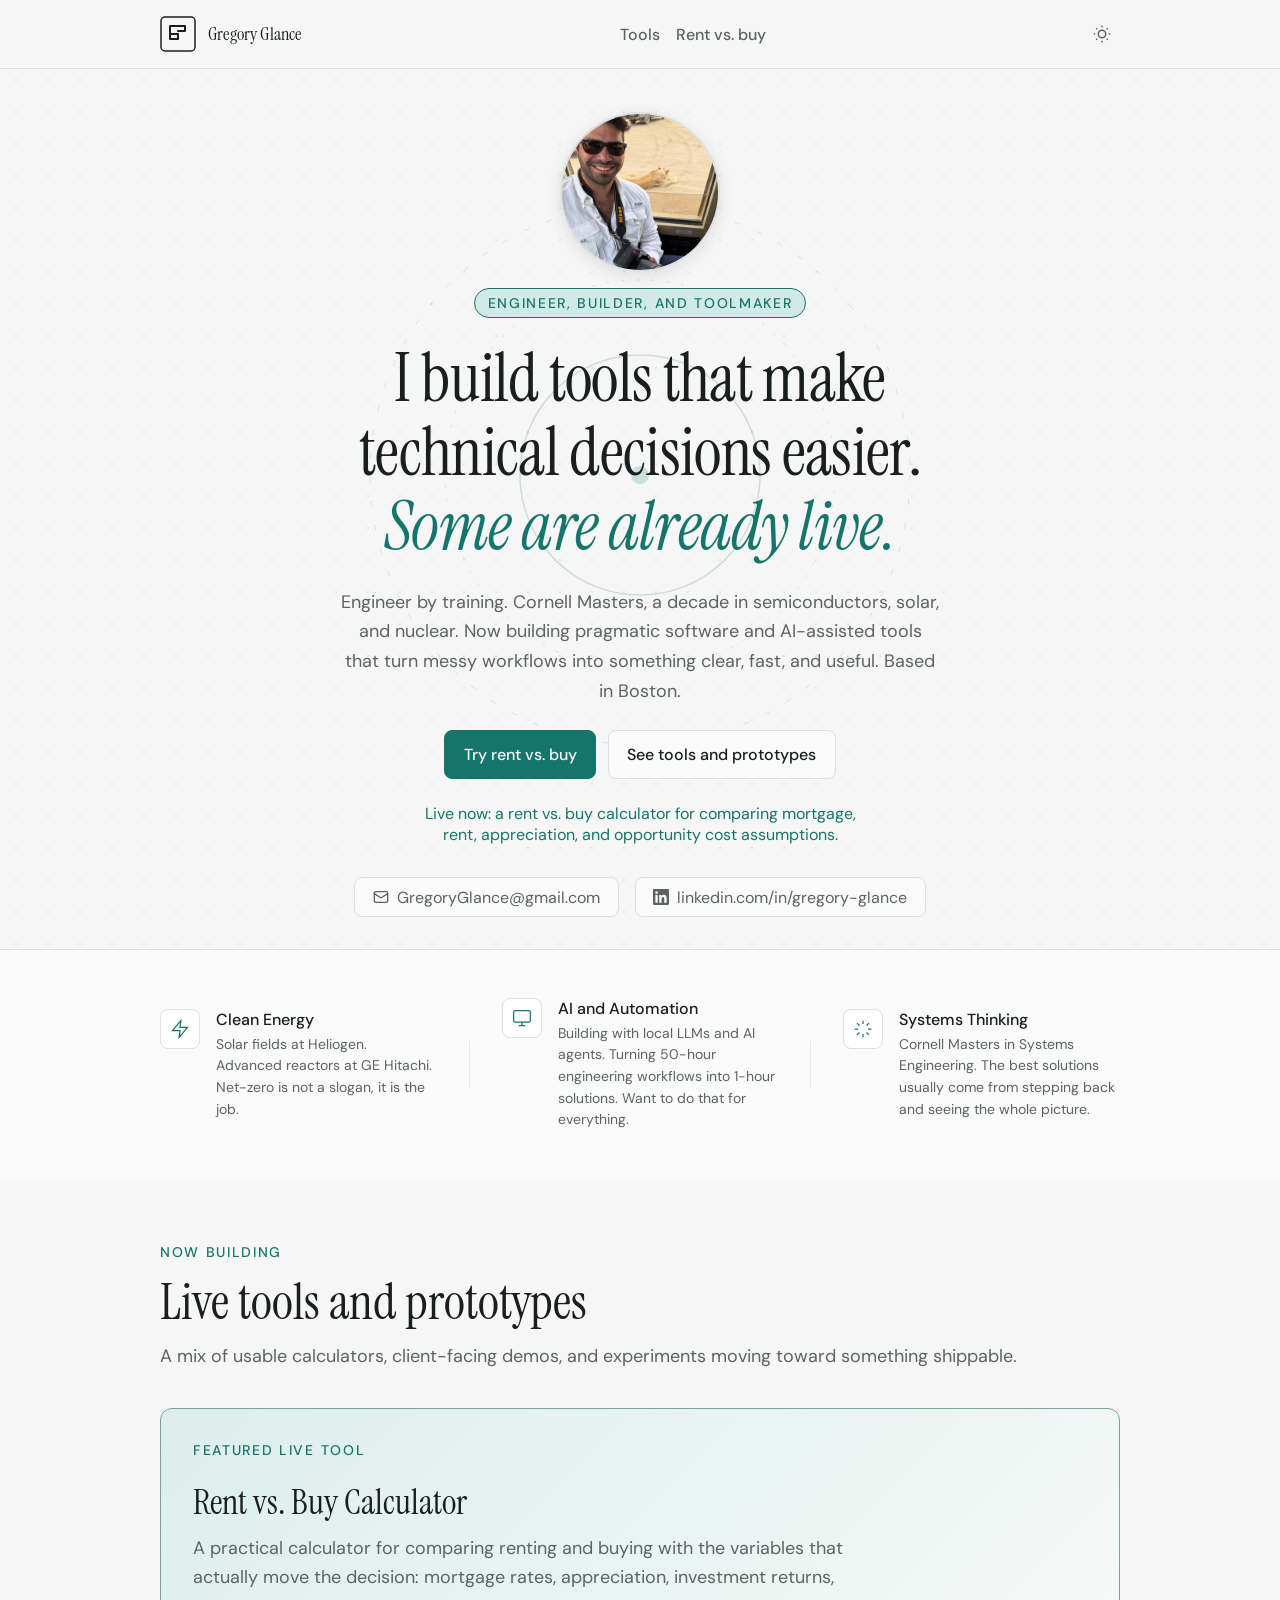
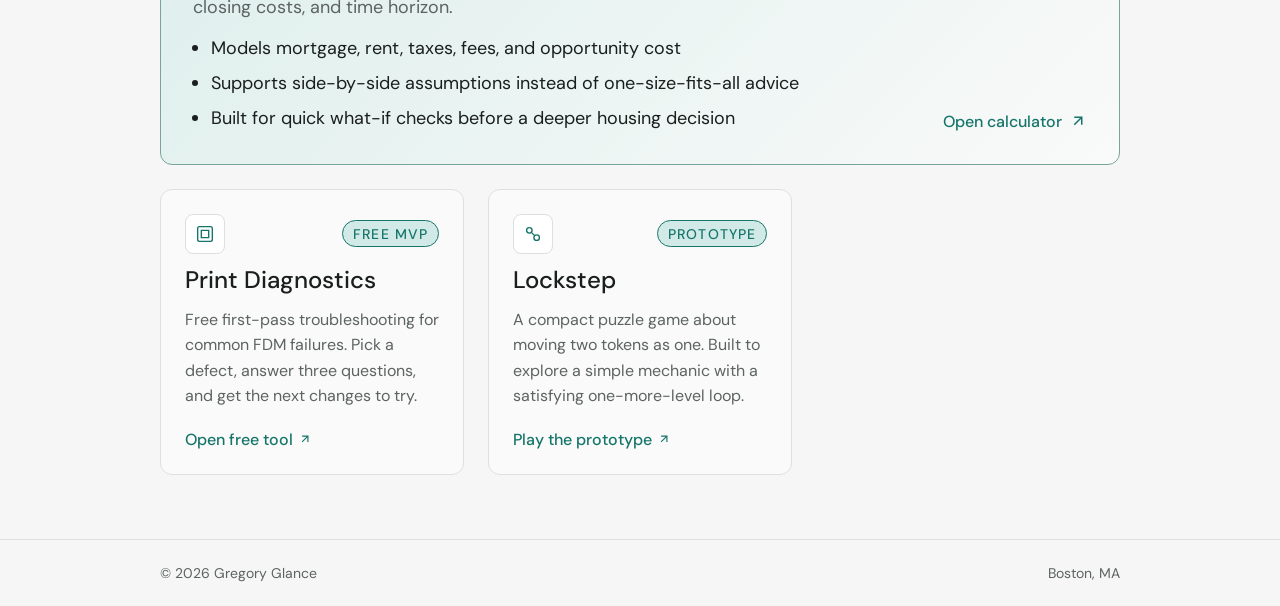
==== commit 7c85f5d6: "Add Lockstep puzzle prototype" ====
--- a/index.html
+++ b/index.html
@@ -155,6 +155,20 @@
               <svg width="14" height="14" viewBox="0 0 24 24" fill="none" stroke="currentColor" stroke-width="2" aria-hidden="true"><path d="M7 17L17 7M7 7h10v10"/></svg>
             </div>
           </a>
+          <a href="/tools/lockstep/" class="tool-card">
+            <div class="tool-card-header">
+              <span class="tool-icon" aria-hidden="true">
+                <svg width="22" height="22" viewBox="0 0 24 24" fill="none" stroke="currentColor" stroke-width="1.5"><circle cx="8" cy="8" r="3"/><circle cx="16" cy="16" r="3"/><path d="M10.5 10.5 13.5 13.5"/></svg>
+              </span>
+              <span class="tool-tag">Prototype</span>
+            </div>
+            <div class="tool-name">Lockstep</div>
+            <div class="tool-desc">A compact puzzle game about moving two tokens as one. Built to explore a simple mechanic with a satisfying one-more-level loop.</div>
+            <div class="tool-cta">
+              Play the prototype
+              <svg width="14" height="14" viewBox="0 0 24 24" fill="none" stroke="currentColor" stroke-width="2" aria-hidden="true"><path d="M7 17L17 7M7 7h10v10"/></svg>
+            </div>
+          </a>
         </div>
       </div>
     </section>
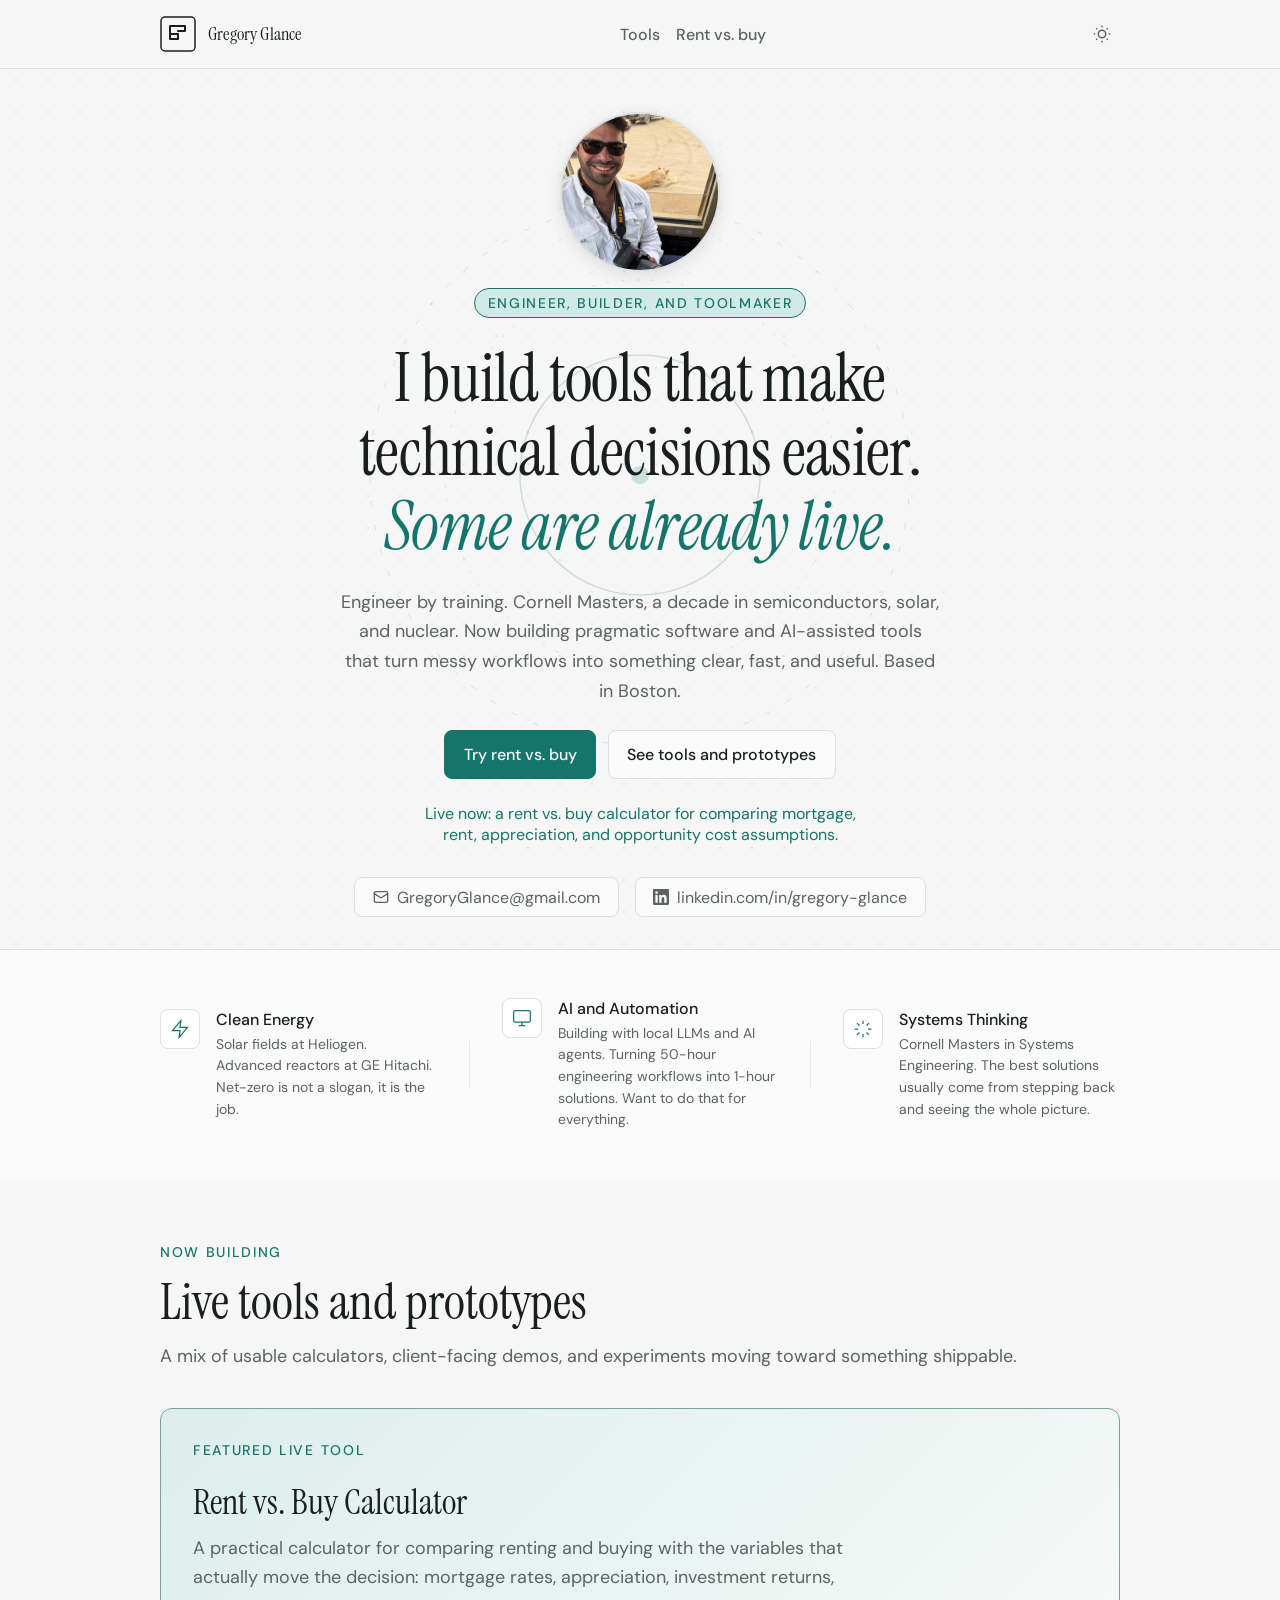
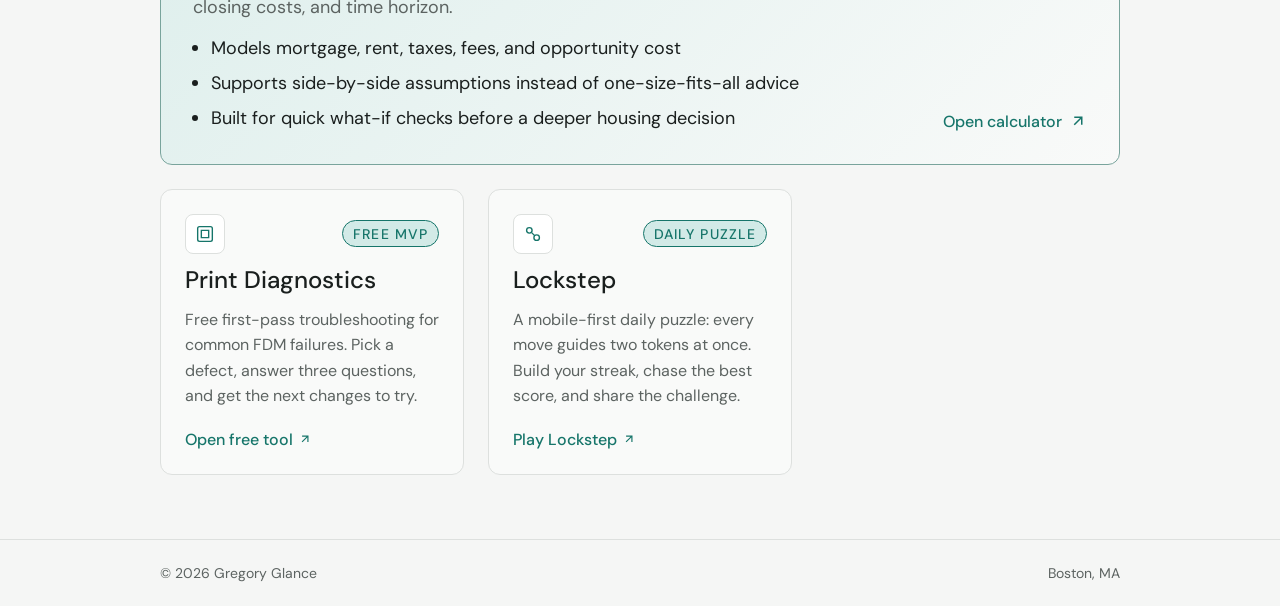
==== commit 5fe950ba: "Release Lockstep daily puzzle season" ====
--- a/index.html
+++ b/index.html
@@ -160,12 +160,12 @@
               <span class="tool-icon" aria-hidden="true">
                 <svg width="22" height="22" viewBox="0 0 24 24" fill="none" stroke="currentColor" stroke-width="1.5"><circle cx="8" cy="8" r="3"/><circle cx="16" cy="16" r="3"/><path d="M10.5 10.5 13.5 13.5"/></svg>
               </span>
-              <span class="tool-tag">Prototype</span>
+              <span class="tool-tag">Daily puzzle</span>
             </div>
             <div class="tool-name">Lockstep</div>
-            <div class="tool-desc">A compact puzzle game about moving two tokens as one. Built to explore a simple mechanic with a satisfying one-more-level loop.</div>
+            <div class="tool-desc">A mobile-first daily puzzle: every move guides two tokens at once. Build your streak, chase the best score, and share the challenge.</div>
             <div class="tool-cta">
-              Play the prototype
+              Play Lockstep
               <svg width="14" height="14" viewBox="0 0 24 24" fill="none" stroke="currentColor" stroke-width="2" aria-hidden="true"><path d="M7 17L17 7M7 7h10v10"/></svg>
             </div>
           </a>
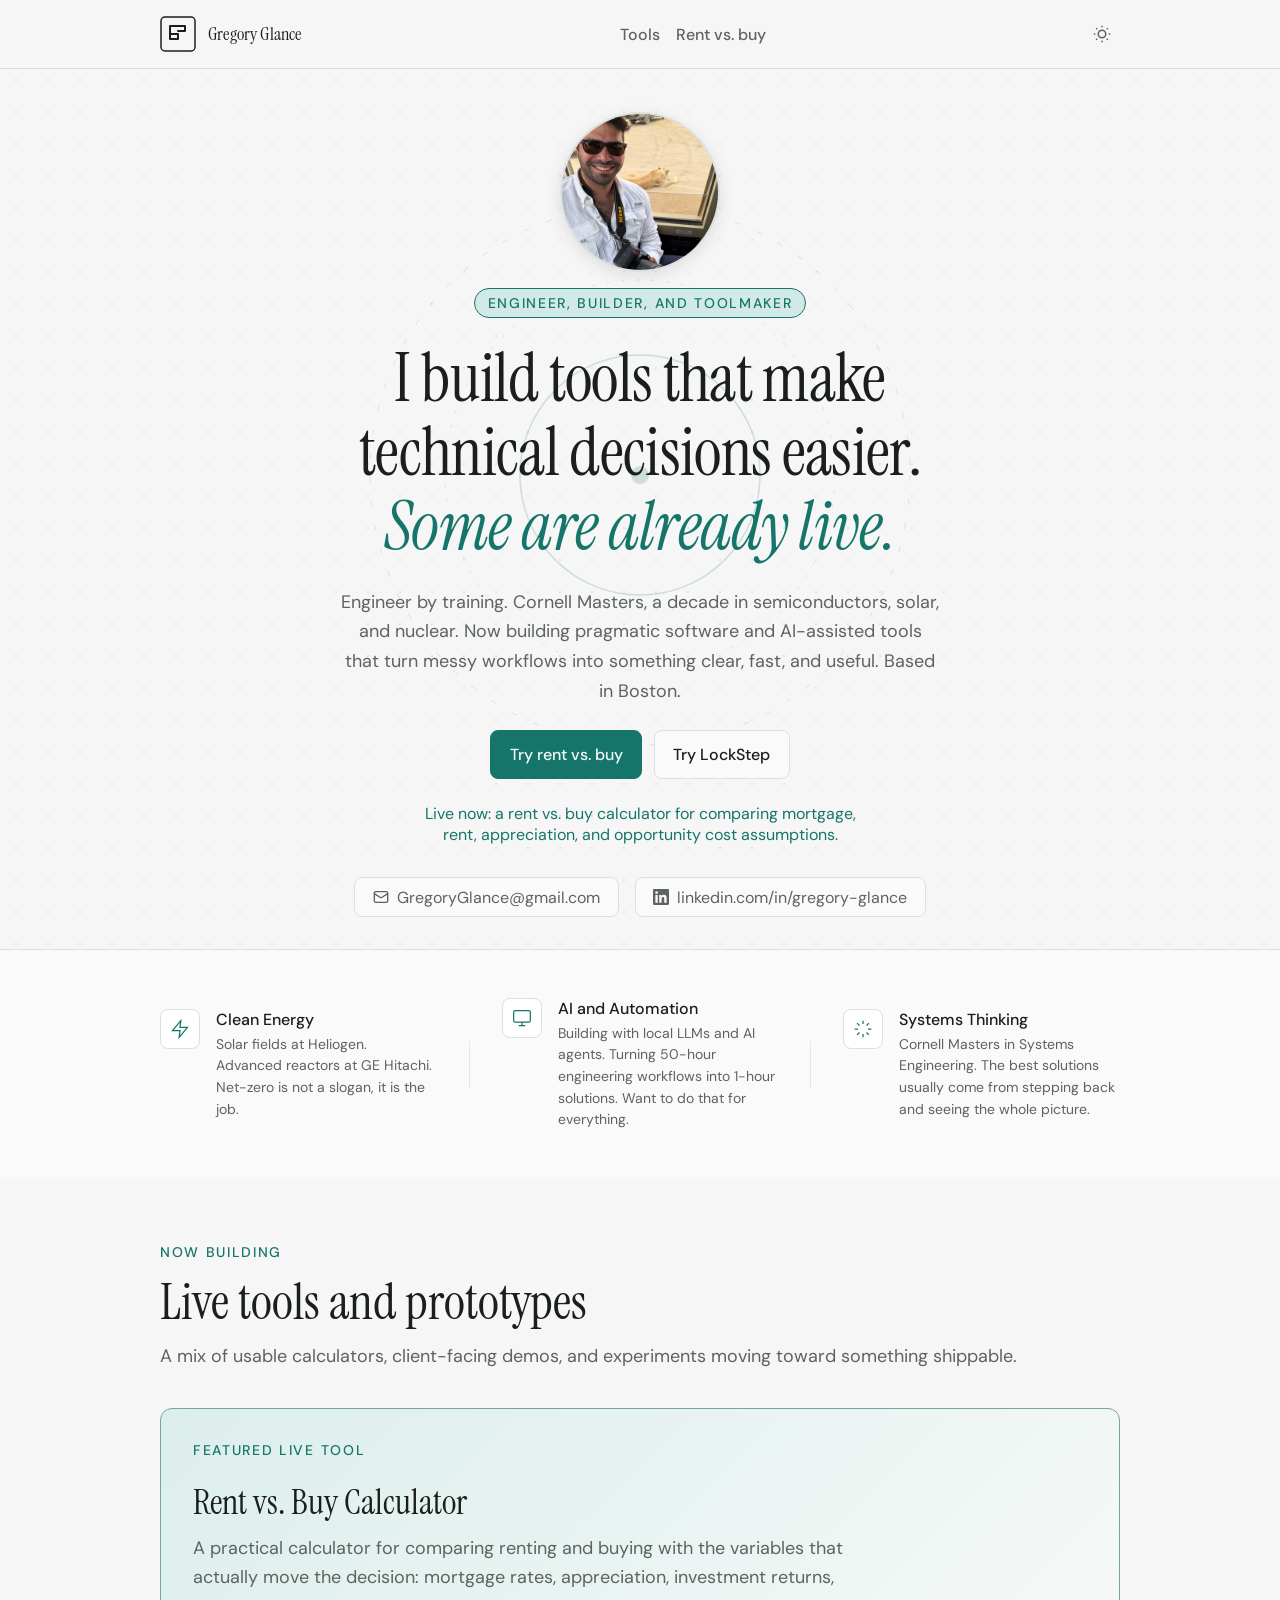
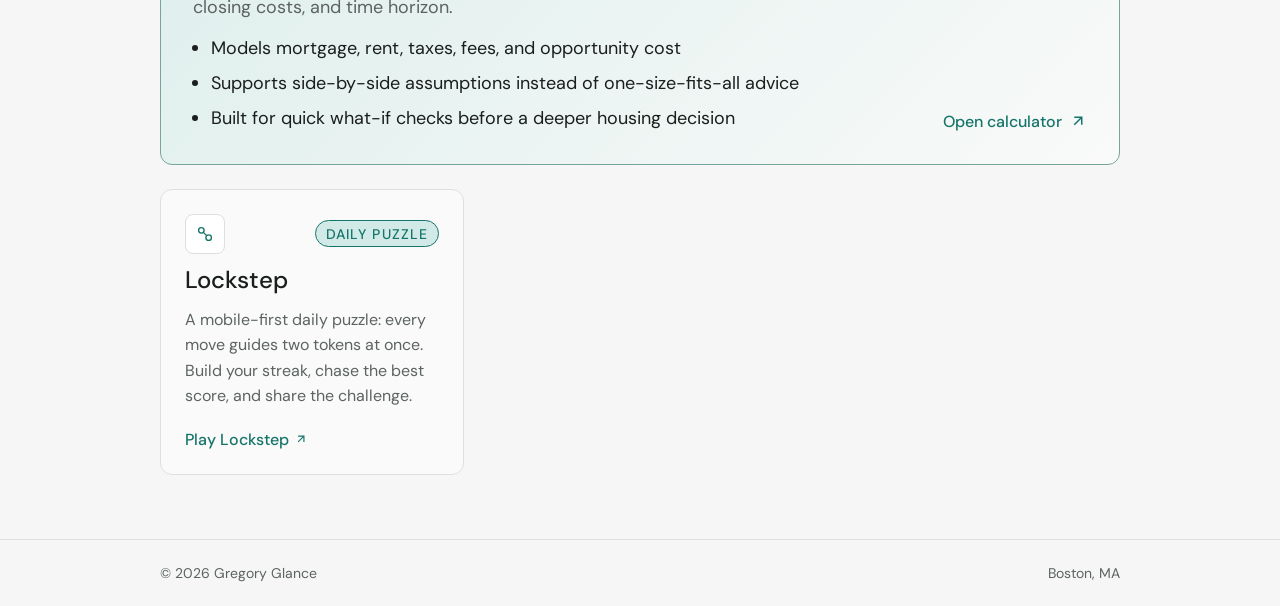
==== commit c23576d9: "Feature Lockstep on homepage" ====
--- a/index.html
+++ b/index.html
@@ -64,7 +64,7 @@
         </p>
         <div class="hero-actions">
           <a href="https://tools.gregoryglance.com/tools/rentvsbuycalc/#/" class="hero-button hero-button-primary">Try rent vs. buy</a>
-          <a href="#tools" class="hero-button hero-button-secondary">See tools and prototypes</a>
+          <a href="/tools/lockstep/" class="hero-button hero-button-secondary">Try LockStep</a>
         </div>
         <p class="hero-note">Live now: a rent vs. buy calculator for comparing mortgage, rent, appreciation, and opportunity cost assumptions.</p>
 
@@ -141,20 +141,6 @@
           </div>
         </a>
         <div class="tools-grid">
-          <a href="https://tools.gregoryglance.com/tools/print-diagnostics/" class="tool-card">
-            <div class="tool-card-header">
-              <span class="tool-icon" aria-hidden="true">
-                <svg width="22" height="22" viewBox="0 0 24 24" fill="none" stroke="currentColor" stroke-width="1.5"><rect x="4" y="4" width="16" height="16" rx="2"/><path d="M8 8h8v8H8z"/></svg>
-              </span>
-              <span class="tool-tag">Free MVP</span>
-            </div>
-            <div class="tool-name">Print Diagnostics</div>
-            <div class="tool-desc">Free first-pass troubleshooting for common FDM failures. Pick a defect, answer three questions, and get the next changes to try.</div>
-            <div class="tool-cta">
-              Open free tool
-              <svg width="14" height="14" viewBox="0 0 24 24" fill="none" stroke="currentColor" stroke-width="2" aria-hidden="true"><path d="M7 17L17 7M7 7h10v10"/></svg>
-            </div>
-          </a>
           <a href="/tools/lockstep/" class="tool-card">
             <div class="tool-card-header">
               <span class="tool-icon" aria-hidden="true">
